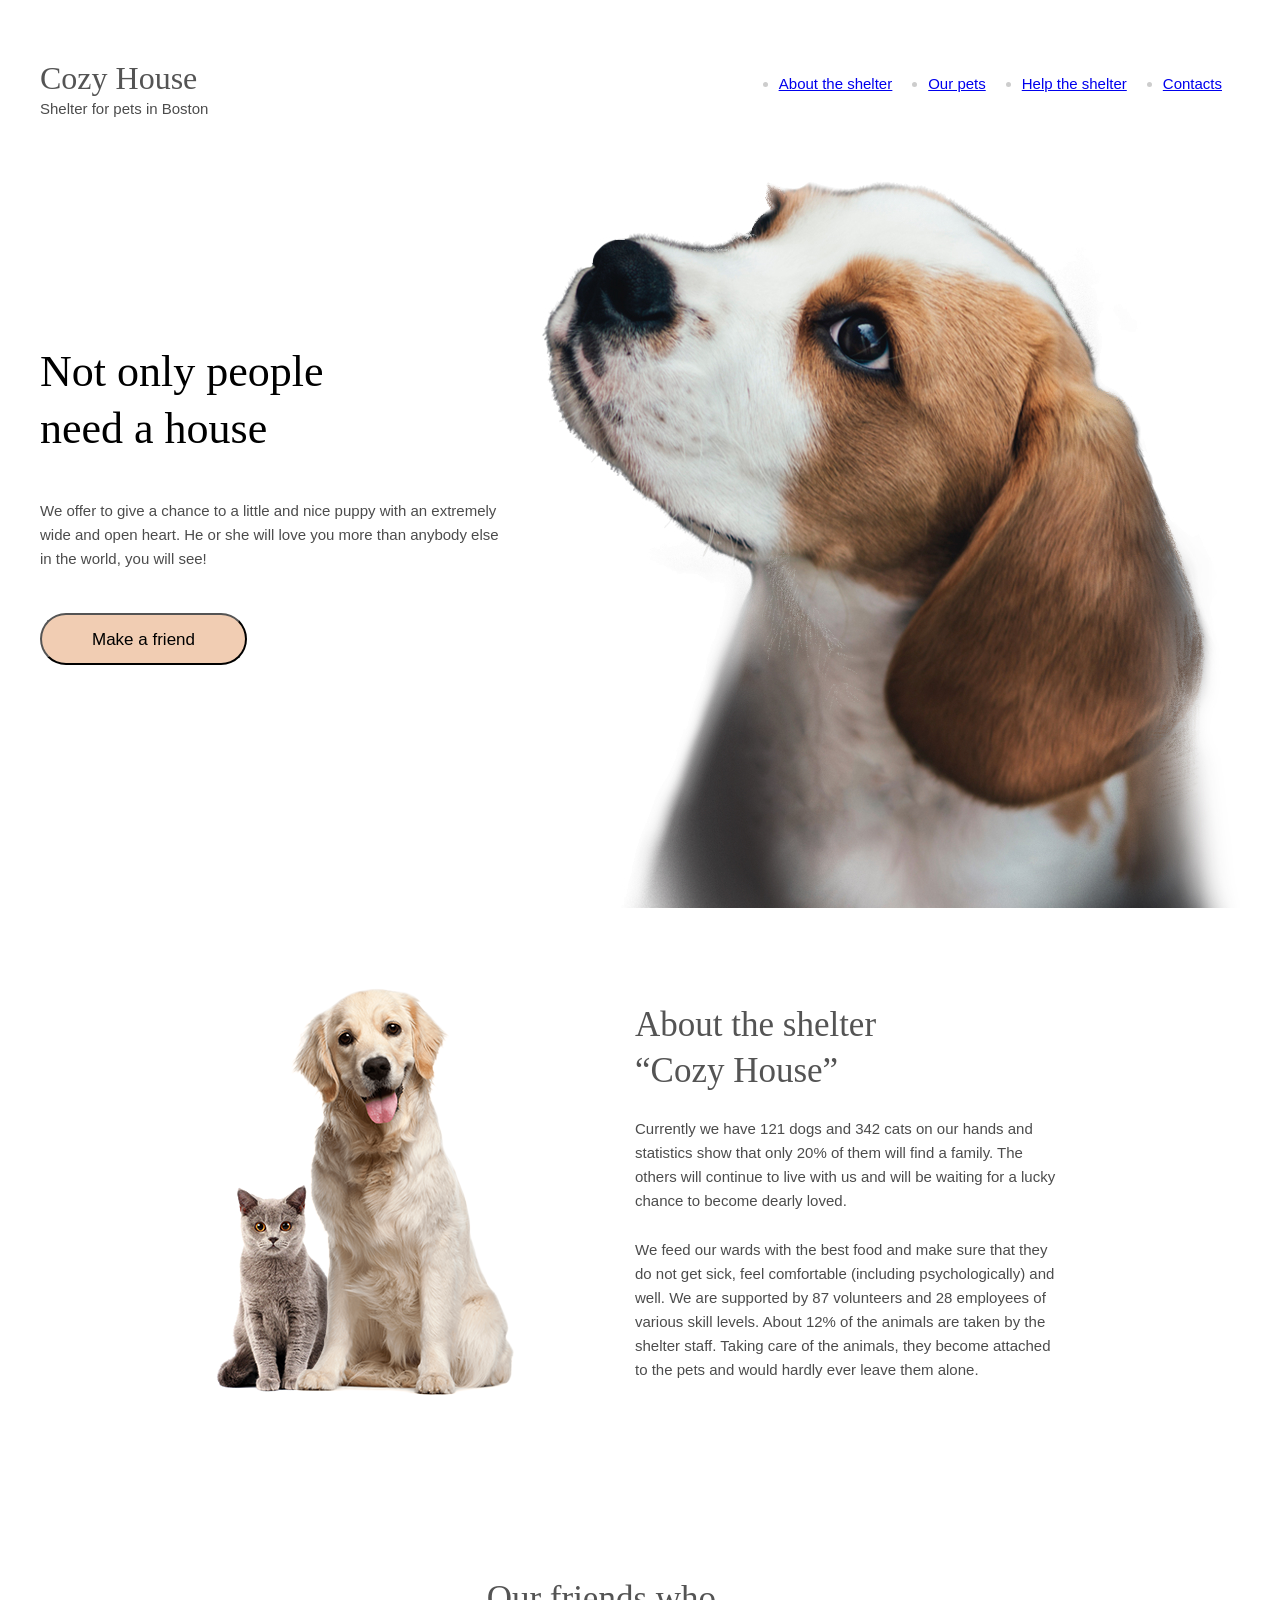
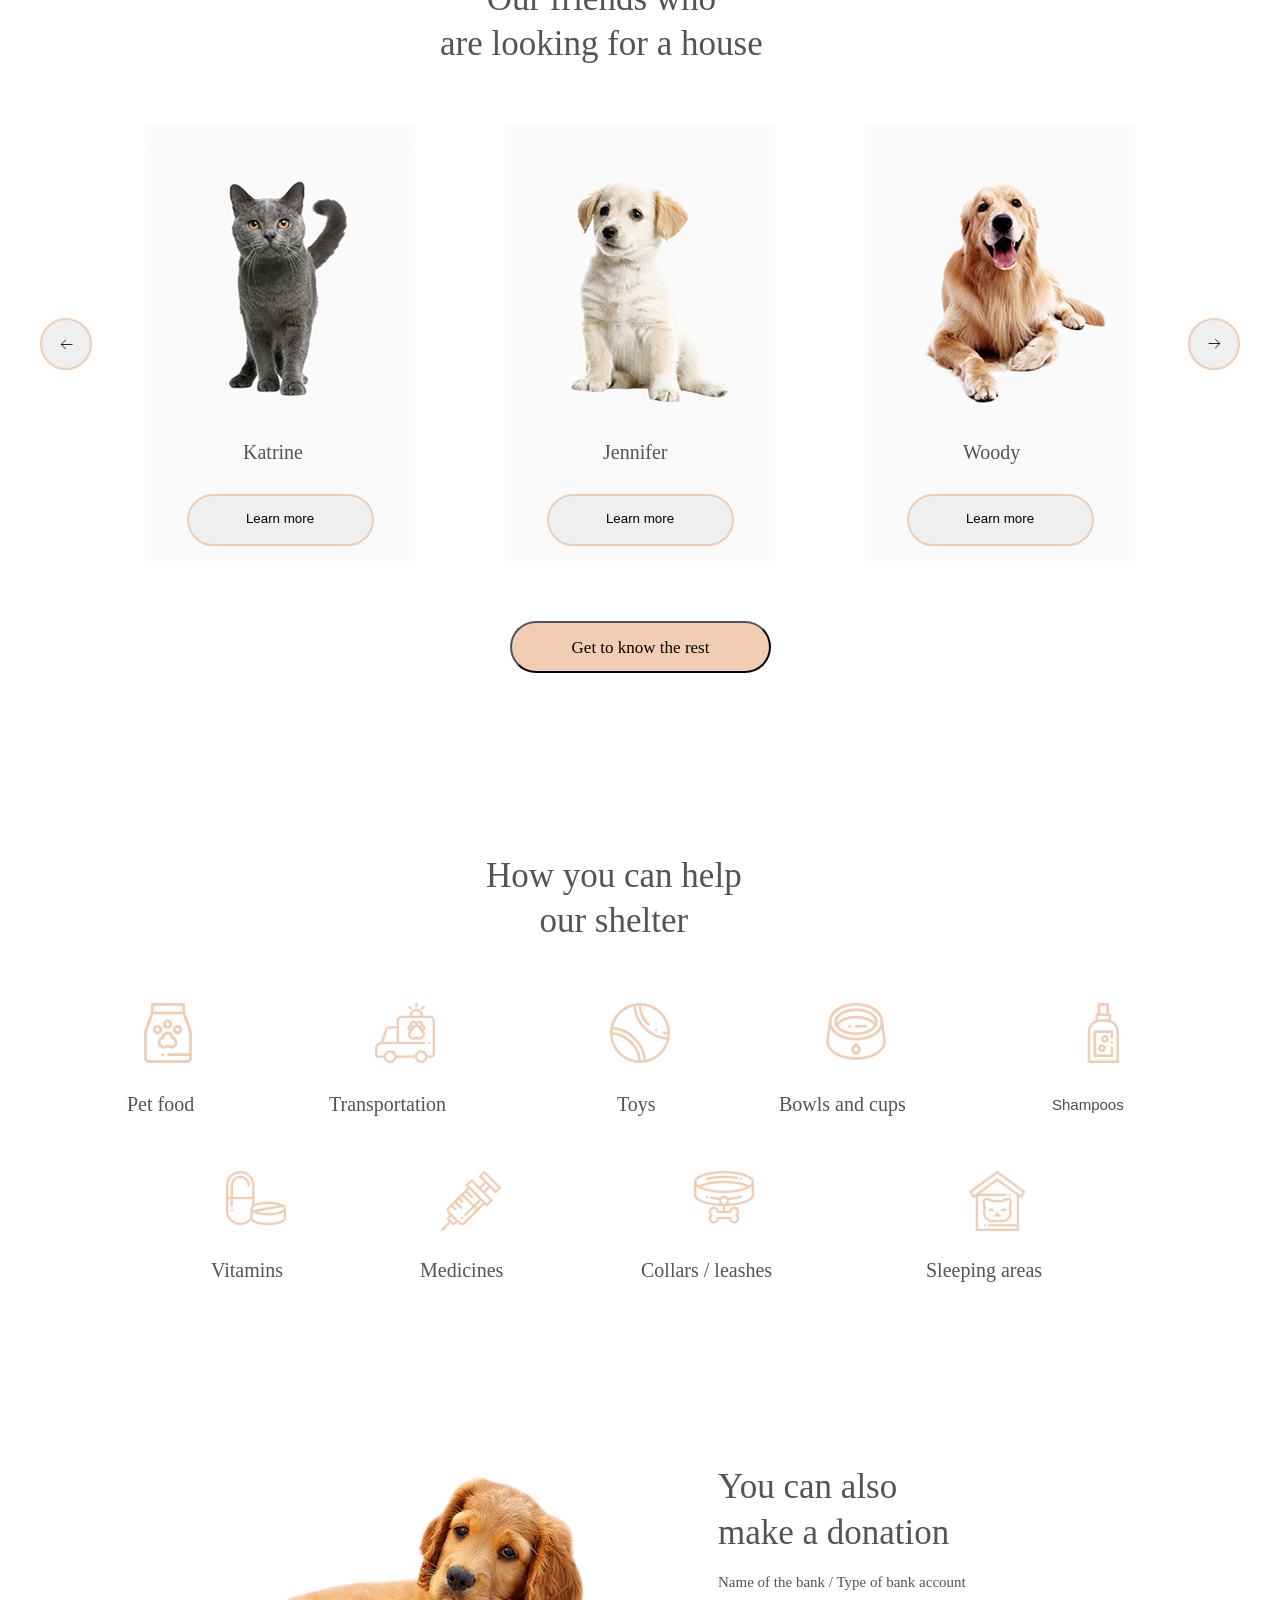
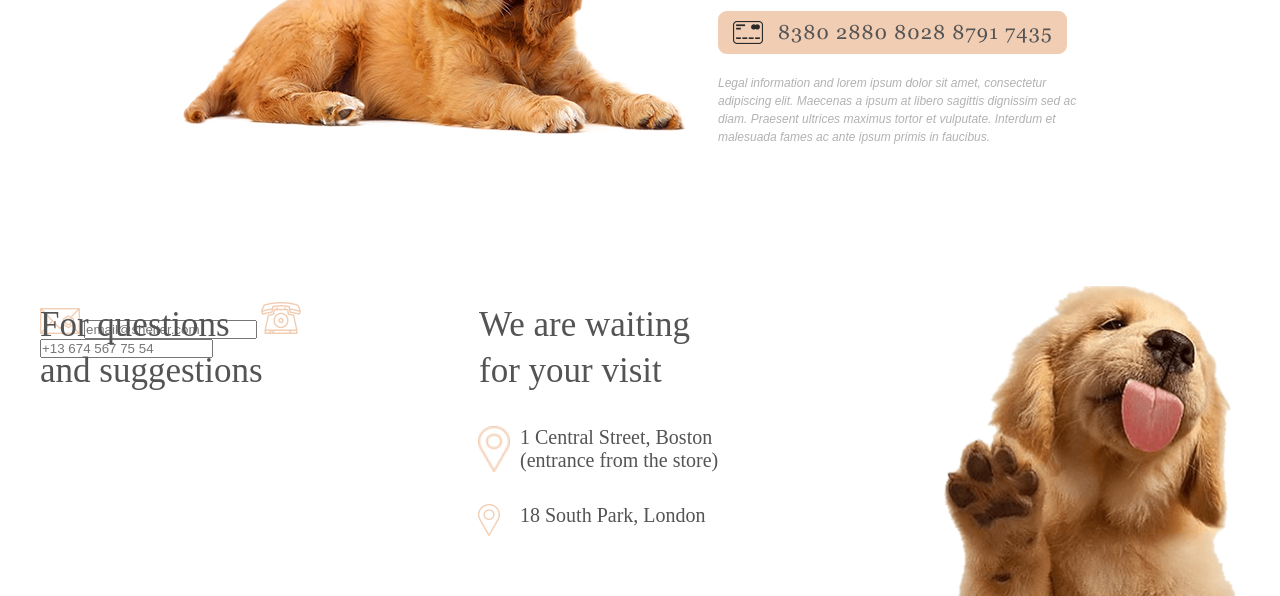
==== shelter/pages/main/index.html @ 9a7d936e "feat: add basic page task" ====
<!DOCTYPE html>
<html lang="en">
<head>
    <meta charset="UTF-8">
    <meta http-equiv="X-UA-Compatible" content="IE=edge">
    <meta name="viewport" content="width=device-width, initial-scale=1.0">
    <title>Document</title>
    <link rel="stylesheet" href="style.css">
</head>
<body class="body">
    <header class="header">
        <div class="nav-items container header-box">
            <div class="header-logo">
                <h1>Cozy House</h1>
                <p>Shelter for pets in Boston</p>
            </div>
            <nav class="header-nav">
                <ul class="nav-items">
                    <li class="nav-item"><a href="#about"><u>About the shelter</u></a></li>
                    <li class="nav-item"><a href="#our-pets">Our pets</a></li>
                    <li class="nav-item"><a href="#help">Help the shelter</a></li>
                    <li class="nav-item"><a href="#footer1">Contacts</a></li>
                </ul>
            </nav>
        </div>
    </header>
    

    <div class="start-screen"> 
        <div class="start-screen-content">
            <div class="content">
                <h2 class="heading">Not only people <br>need a house</h2>
                <p class="subheading">We offer to give a chance to a little and nice puppy with an extremely wide and open heart. He or she will love you more than anybody else in the world, you will see!</p>
                <button class="button-primary">Make a friend</button>
            </div>
            <div class="start-screen-puppy"> 
                <img src="../../assets/images/start-screen-puppy.jpg" alt="puppy">  
           </div>
        </div>
    </div>
    <div id="about" class="about">
         <div class="about-content">
            <div class="about-pets">
                <img src="../../assets/images/about-pets.png" alt="about-pets">
            </div>
            <div class="content-text">
                <h3 class="heading-about">About the shelter
                    <br> “Cozy House”</h3>
                <p class="subheading-text">Currently we have 121 dogs and 342 cats on our hands and
                    statistics show that only 20% of them will find a family. The 
                    others will continue to live with us and will be waiting for a lucky chance to become dearly loved.</p>
                <p class="subheading-text1">We feed our wards with the best food and make sure that they do not get sick, feel comfortable (including psychologically) and well. We are supported by 87 volunteers and 28 employees of various skill levels. About 12% of the animals are taken by the shelter staff. Taking care of the animals, they become attached to the pets and would hardly ever leave them alone.</p>
            </div>
        </div>
    </div>
    
    <div class="our-friends">
        <div class="pets-content">
            <h3 class="pets-heading">Our friends who
                <br> are looking for a house</h3>
            <div class="slider">
                <button class="button-arrow">🡠</button>
                <button class="button-arrow1">🡠</button>
                <div class="card">
                    <img src="../../assets/images/pets-katrine.png" alt="katrine">
                    <p class="pet-name">Katrine</p>
                    <button class="btn-pets">Learn more</button>
                </div>
                <div class="card1">
                    <img src="../../assets/images/pets-jennifer.png" alt="jennifer">
                    <p class="pet-name">Jennifer</p>
                    <button class="btn-pets">Learn more</button>
                </div>
                <div class="card2">
                    <img src="../../assets/images/pets-woody.png" alt="woody">
                    <p class="pet-name">Woody</p>
                    <button class="btn-pets">Learn more</button>
                </div>
            </div>
            <button class="btn-get">Get to know the rest</button>
        </div>
    </div>
    <div id="help" class="help">
       <div class="help-content">
           <h3 class="help-heading">How you can help
               <br>our shelter</h3>
               
            <div class="list-items">
                <div class="pet-food">
                   <img src="../../assets/icons/vector.jpg" alt="icon-pet-food">
                   <h4 class="pet-help">Pet food</h4>
                </div>
                <div class="transportation">
                   <img src="../../assets/icons/transportation.jpg" alt="icon-transportation">
                   <h4 class="pet-help1">Transportation</h4>
                </div>
                <div class="toys">
                    <img src="../../assets/icons/toys.jpg" alt="icon-toys">
                    <h4 class="pet-help2">Toys</h4>
                </div>
                <div class="bowls-and-cups">
                    <img src="../../assets/icons/bowls-and-cups.jpg" alt="icon-bowls-and-cups">
                    <h4 class="pet-help3">Bowls and cups</h4>
                </div>
                <div class="shampoos">
                     <img src="../../assets/icons/shampoos.jpg" alt="icon-shampoos">
                    <p class="pet-help4">Shampoos</p>
                </div>    
                <div class="vitamins">
                    <img src="../../assets/icons/vitamins.jpg" alt="icon-vitamins">
                    <h4 class="pet-help5">Vitamins</h4>
                </div>
                <div class="medicines">
                    <img src="../../assets/icons/medicines.jpg" alt="icon-medicines">
                    <h4 class="pet-help6">Medicines</h4>
                </div>
                  <div class="collars">
                    <img src="../../assets/icons/collars-or-leashes.jpg" alt="icon-collars">
                    <h4 class="pet-help7">Collars / leashes</h4>
                </div>
                <div class="sleeping-area">
                    <img src="../../assets/icons/sleeping-area.jpg" alt="icon-sleeping-area">
                    <h4 class="pet-help8">Sleeping areas</h4>
                </div> 
             </div>
        </div>
    </div>
    <div class="donation">
        <div class="donation-content">
            <div class="donation-dog">
                <img src="../../assets/images/donation-dog.png" alt="dog">
            </div>
            <div class="dog-content">
                <h3 class="dog-heading">You can also <br>make a donation</h3>
                <h5 class="dog-sub">Name of the bank / Type of bank account</h5>
                <div class="credit-card">
                    <img src="../../assets/images/credit-card1.png">
                </div>
                <p class="text">Legal information and lorem ipsum dolor sit amet, consectetur
                    <br> adipiscing elit. Maecenas a ipsum at libero sagittis dignissim sed ac 
                    <br>diam. Praesent ultrices maximus tortor et vulputate. Interdum et 
                    <br>malesuada fames ac ante ipsum primis in faucibus.
                </p>
            </div>
        </div>
    </div>  
    <footer id="footer1" class="footer">
        <div class="footer-content">
            <div class="contacts">
                <h3 class="title">For questions <br>and suggestions</h3>
                 <img src="../../assets/icons/mail.png"  alt="icon-email"> 
                 <input type="text" placeholder="email@shelter.com">
                 <img src="../../assets/icons/phone.png" alt="icon-phone">
                 <input type="phone" placeholder="+13 674 567 75 54">
            </div>
            <div class="locations">
                <h3 class="location-text">We are waiting <br>for your visit</h3>
                <div class="boston">
                    <img src="../../assets/icons/pin.png" alt="pin">
                   <h4 class="boston-text">1 Central Street, Boston <br>(entrance from the store)</h4>
                </div>
                <div class="london">
                    <img src="../../assets/icons/pin.png" alt="pin">
                    <h4 class="london-text">18 South Park, London</h4>
                </div>
            </div>
            <div class="footer-puppy">
        <!---        <img src="../../assets/images/footer-puppy.png" alt="photo"> -->
            </div>
        </div>
    </footer>

    
    
</body>
</html>
---- shelter/pages/main/style.css ----
* {
  padding: 0;
  margin: 0;
}
html {
  scroll-behavior: smooth;
}

.header {
  position: absolute;
  width: 1200px;
  height: 60px;
  left: calc(50% - 1200px/2);
  top: 60px;
}

.header-logo {
  display: flex;
  flex-direction: column;
  justify-content: flex-start;
}

h1 {
  font-family: 'Georgia';
  font-style: normal;
  font-weight: 400;
  font-size: 32px;
  color: #545454;;
}
p {
  font-family: 'Arial';
  font-style: normal;
  font-weight: 400;
  font-size: 13px;
  line-height: 15px;
  color: #F1CDB3
}
.nav-items {
  display: flex;
  flex-direction: row;
  justify-content: space-between;
  align-items: baseline;
}

nav li {
  font-family: 'Arial';
  font-style: normal;
  font-weight: 400;
  font-size: 15px;
  margin: 0 18px;
  color: #CDCDCD;

}

.start-screen {
  position: absolute;
  height: 908px;
  left: 0%;
  right: 0%;
  top: 0px;
}

.start-screen-content {
  position: relative;
  width: 1200px;
  height: 728px;
  left: 40px;
  top: 180px;
}

.content {
  position: absolute;
  width: 460px;
  height: 322px;
  left: 0px;
  top: 163px;
}

h2 {
  font-family: 'Georgia';
  font-style: normal;
  font-weight: 400;
  font-size: 44px;
  line-height: 130%;
} 

.heading {
  position: absolute;
  width: 310px;
  height: 114px;
  left: calc(50% - 310px/2 - 75px);
  bottom: 208px;
}

.subheading {
  position: absolute;
  width: 460px;
  height: 72px;
  left: calc(50% - 460px/2);
  bottom: 94px;
}

p {
  font-family: 'Arial';
  font-style: normal;
  font-weight: 400;
  font-size: 15px;
  line-height: 160%;
}

.button-primary {
  display: flex;
  flex-direction: column;
  align-items: center;
  padding: 15px 45px;

}

.button-primary {
  position: absolute;
  width: 207px;
  height: 52px;
  left: calc(50% - 207px/2 - 126.5px);
  bottom: 0px;
  background: #F1CDB3;
  border-radius: 100px;

  font-size: 17px;
}

.start-screen-puppy{
  position: absolute;
  width: 698px;
  height: 728px;
  left: calc(50% - 698px/2 + 251px);
  bottom: 0px;
}


.about {
  position: absolute;
  height: 588px;
  left: 0%;
  right: 0%;
  top: 908px;
}

.about-content{
  position: absolute;
  width: 1200px;
  height: 408px;
  left: calc(50% - 1200px/2);
  top: calc(50% - 408px/2 - 10px);
}

.about-pets {
  position: absolute;
  width: 300px;
  height: 408px;
  left: 175px;
  top: 0px;
}

.content-text {
  position: absolute;
  width: 430px;
  height: 380px;
  left: 595px;
  top: 14px;
}

.heading-about {
  position: absolute;
  width: 370px;
  height: 90px;
  left: 0px;
  top: 0px;
}

h3 {
  font-family: 'Georgia';
  font-style: normal;
  font-weight: 400;
  font-size: 35px;
  line-height: 130%;
}

.subheading-text {
  position: absolute;
  width: 430px;
  height: 96px;
  left: 0px;
  top: 115px;
}

p  {
  font-family: 'Arial';
  font-style: normal;
  font-weight: 400;
  font-size: 15px;
  line-height: 160%;
  color: #4C4C4C;
}

.subheading-text1 {
  position: absolute;
  width: 430px;
  height: 144px;
  left: 0px;
  top: 236px;
}

.our-friends {
  position: absolute;
  height: 877px;
  left: 0%;
  right: 0%;
  top: 1496px;
}

.pets-content {
  position: absolute;
  width: 1200px;
  height: 697px;
  left: calc(50% - 1200px/2);
  top: 80px;
}

.pets-heading {
  position: absolute;
  width: 400px;
  height: 90px;
  left: 400px;
  top: 0px;
  display: flex;
  align-items: center;
  text-align: center;
}

h3 {
  font-family: 'Georgia';
  font-style: normal;
  font-weight: 400;
  font-size: 35px;
  line-height: 130%;
  color: #545454;
}

.slider {
  position: absolute;
  width: 1200px;
  height: 435px;
  left: 0px;
  top: 150px;
}

.card {
  display: flex;
  flex-direction: column;
  align-items: center;
  justify-content: space-around;
  width: 270px;
  height: 435px;
  left: 105px;
  top: 0px;
  background: #FAFAFA;
  position: absolute;
}
.pet-name {
  
  width: 74px;
  height: 23px;
  left: 98px;
  top: 300px;
}

.pet-name  {
  font-family: 'Georgia';
  font-style: normal;
  font-weight: 400;
  font-size: 20px;
  line-height: 23px;
  color: #545454;
}

.btn-pets {
  display: flex;
  flex-direction: column;
  align-items: center;
  padding: 15px 45px;
  border: 2px solid #F1CDB3;
  box-sizing: border-box;
  border-radius: 100px;
  width: 187px;
  height: 52px;
  left: 41.5px;
  top: 353px;
}

.card1 {
  display: flex;
  flex-direction: column;
  align-items: center;
  justify-content: space-around;
  position: absolute;
  width: 270px;
  height: 435px;
  left: 465px;
  top: 0px;
  background: #FAFAFA;
}

.card2 {
  display: flex;
  flex-direction: column;
  align-items: center;
  justify-content: space-around;
  position: absolute;
  width: 270px;
  height: 435px;
  left: 68.75%;
  right: 8.75%;
  top: 0%;
  bottom: 0%;
  background: #FAFAFA;
}

.btn-get {
  display: flex;
  flex-direction: column;
  align-items: center;
  padding: 15px 45px;

  position: absolute;
  width: 261px;
  height: 52px;
  left: 470px;
  top: 645px;
  background: #F1CDB3;
  border-radius: 100px;
}

.btn-get {
  font-family: 'Georgia';
  font-style: normal;
  font-weight: 400;
  font-size: 17px;
}

.button-arrow {
  position: absolute;
  width: 52px;
  height: 52px;
  left: 0px;
  top: 192px;
  border: 2px solid #F1CDB3;
  box-sizing: border-box;
  border-radius: 50%
}

.button-arrow1 {
  position: absolute;
  width: 52px;
  height: 52px;
  right: 0px;
  top: 192px;
  border: 2px solid #F1CDB3;
  box-sizing: border-box;
  border-radius: 50%;
  transform: rotate(-180deg);

}
 
.help {
  position: absolute;
  height: 611px;
  left: 0%;
  right: 0%;
  top: 2373px;
  background: #FFFFFF;
}

.help-content {
  position: absolute;
  width: 1200px;
  height: 431px;
  left: calc(50% - 1200px/2);
  top: 80px;

}

.help-heading {
  position: absolute;
  width: 308px;
  height: 90px;
  left: 446px;
  top: 0px; 
  display: flex;
  align-items: center;
  text-align: center;
}

.list-items {
  position: absolute;
  width: 1026px;
  height: 281px;
  left: 87px;
  top: 150px;
  display: flex;
  flex-wrap: wrap;
  justify-content: center;
}

.pet-food {
  position: absolute;
  width: 82px;
  height: 113px;
  left: 0px;
  top: 0px;
  display: flex;
  flex-direction: column;
  align-items: center;
}

.icon-pet-food {
  position: absolute;
  left: 10.12%;
  right: 10.12%;
  top: 0%;
  bottom: 0%;
  background: #F1CDB3;
}

h4 {
  font-family: 'Georgia';
  font-style: normal;
  font-weight: 400;
  font-size: 20px;
  line-height: 115%;
  color: #545454;
}

.pet-help {
  position: absolute;
  width: 82px;
  height: 23px;
  left: 0px;
  top: 90px;
}

.transportation {
  position: absolute;
  width: 150px;
  height: 113px;
  left: 202px;
  top: 0px;
  display: flex;
  flex-direction: column;
  align-items: center;
}

.icon-transportation {
  position: absolute;
  width: 59.95px;
  height: 60px;
  left: calc(50% - 59.95px/2 - 0.05px);
  top: calc(50% - 60px/2);
  background: #F1CDB3;
}

.pet-help1 {
  position: absolute;
  width: 150px;
  height: 23px;
  
  top: 90px;
}

.toys {
  position: absolute;
  width: 60px;
  height: 113px;
  
  top: 0px;
  display: flex;
  flex-direction: column;
  align-items: center;
  
}

.icon-toys {
  position: absolute;
  width: 60px;
  height: 60px;
  left: calc(50% - 60px/2);
  top: calc(50% - 60px/2);
  background: #F1CDB3;
}

.pet-help2 {
  position: absolute;
  width: 46px;
  height: 23px;
  top: 90px;
}

.bowls-and-cups {
  position: absolute;
  width: 153px;
  height: 113px;
  left: 652px;
  top: 0px;
  display: flex;
  flex-direction: column;
  align-items: center;
}

.icon-bowls-and-cups {
  position: absolute;
  width: 60px;
  height: 56.82px;
  left: calc(50% - 60px/2);
  top: calc(50% - 56.82px/2 + 0.41px);
  background: #F1CDB3;
}

.pet-help3 {
  position: absolute;
  width: 153px;
  height: 23px;
  top: 90px;
}

.shampoos {
  position: absolute;
  width: 101px;
  height: 113px;
  left: 925px;
  top: 0px;
  display: flex;
  flex-direction: column;
  align-items: center;
}

.icon-shampoos {
  position: absolute;
  width: 31.3px;
  height: 60px;
  left: calc(50% - 31.3px/2 - 0.7px);
  top: calc(50% - 60px/2);
  background: #F1CDB3; 
}

.pet-help4 {
  position: absolute;
  width: 101px;
  height: 23px;
  top: 90px;
}

.vitamins {
  position: absolute;
  width: 89px;
  height: 113px;
  left: 84px;
  top: 168px; 
  display: flex;
  flex-direction: column;
  align-items: center;
}

.icon-vitamins {
  position: absolute;
  width: 60px;
  height: 54.16px;
  left: calc(50% - 60px/2);
  top: calc(50% - 54.16px/2 + 0.08px);
  background: #F1CDB3;
}

.pet-help5 {
  position: absolute;
  width: 89px;
  height: 23px;
  top: 88px;
}

.medicines {
  position: absolute;
  width: 101px;
  height: 113px;
  left: 293px;
  top: 168px;
  display: flex;
  flex-direction: column;
  align-items: center;
}

.icon-medicines {
  position: absolute;
  width: 60px;
  height: 60px;
  left: calc(50% - 60px/2 - 0px);
  top: calc(50% - 60px/2);
  background: #F1CDB3;
}

.pet-help6 {
  position: absolute;
  width: 101px;
  height: 23px;
  
  top: 88px;
}

.collars {
  position: absolute;
  width: 165px;
  height: 113px;
  left: 514px;
  top: 168px;
  display: flex;
  flex-direction: column;
  align-items: center;
}

.icon-collars {
  position: absolute;
  width: 60px;
  height: 52.43px;
  left: 0px;
  top: 4px;
}

.pet-help7 {
  position: absolute;
  width: 165px;
  height: 23px;
  top: 88px; 
}

.sleeping-area {
  position: absolute;
  width: 143px;
  height: 113px;
  left: 799px;
  top: 168px;
  display: flex;
  flex-direction: column;
  align-items: center;
}

.icon-sleeping-area {
  position: absolute;
  width: 56.29px;
  height: 60px;
  left: calc(50% - 56.29px/2 + 0.29px);
  top: calc(50% - 60px/2);
}

.pet-help8 {
  position: absolute;
  width: 143px;
  height: 23px;
  top: 88px;
}

.donation {
  position: absolute;
  height: 462px;
  left: 0%;
  right: 0%;
  top: 2984px;
}

.donation-content {
  position: relative;
  width: 915px;
  height: 282px;
  left: calc(50% - 915px/2 + 0.5px);
  top: 80px;
}

.donation-dog {
  position: absolute;
  width: 505px;
  height: 261px;
  left: 0px;
  top: 11px;
}

.dog-content {
  position: absolute;
  width: 380px;
  height: 282px;
  left: 535px;
  top: 0px;
  color: #545454;
}

.dog-heading {
  position: absolute;
  width: 300px;
  height: 90px;
  left: 0px;
  top: 0px;
}

.dog-sub {
  position: absolute;
  width: 307px;
  height: 17px;
  left: 0px;
  top: 110px;
}

h5 {
  font-family: 'Georgia';
  font-style: normal;
  font-weight: 400;
  font-size: 15px;
  line-height: 110%;
}
.credit-card {
  position: absolute;
  width: 349px;
  height: 43px;
  left: 0px;
  top: 147px;
}

.text {
  font-family: 'Arial';
  font-style: italic;
  font-weight: 400;
  font-size: 12px;
  line-height: 18px;
}

.text {
  position: absolute;
  width: 380px;
  height: 72px;
  left: 0px;
  top: 210px; 
  color: #B2B2B2;
}

.footer {
  position: absolute;
  height: 350px;
  left: 0%;
  right: 0%;
  top: 3446px;
}

.footer-content {
  position: absolute;
  width: 1200px;
  height: 310px;
  left: 40px;
  top: 40px;
}

.contacts {
  position: relative;
  width: 278px;
  height: 234px;
  left: 0px;
  top: 16px;
  
}

.title {
  position: absolute;
  width: 278px;
  height: 90px;
  left: calc(50% - 278px/2 - 0px);
  top: 0px;
}

.icon-email {
  position: absolute;
  width: 40px;
  height: 26px;
  left: calc(50% - 40px/2);
  top: calc(50% - 26px/2 - 0px);
}

.locations {
  position: absolute;
  width: 302px;
  height: 234px;
  left: 438px;
  top: 16px;
  display: flex;
  flex-direction: column;
  align-items: center;
}

.location-text {
  position: absolute;
  width: 270px;
  height: 90px;
  left: calc(50% - 270px/2 - 15px);
  top: 0px;
}

.boston {
  position: absolute;
  width: 302px;
  height: 46px;
  left: 0px;
  top: 124px;
  display: flex;
  flex-wrap: nowrap;
}

.pin {
  position: absolute;
  width: 22px;
  height: 32px;
  left: 0px;
  top: 0px;
  background: #F1CDB3;
}

.boston-text {
  position: absolute;
  width: 260px;
  height: 46px;
  left: calc(50% - 260px/2 + 21px);
  
}  

.london {
  position: absolute;
  width: 302px;
  height: 32px;
  left: 0px;
  top: 202px;
  display: flex;
  flex-wrap: nowrap;
}



.london-text{
  position: absolute;
  width: 260px;
  height: 23px;
  left: calc(50% - 260px/2 + 21px);
  
}

.footer-puppy {
  position: absolute;
  width: 300px;
  height: 310px;
  left: calc(50% - 300px/2 + 450px);
  top: 0px;
  background: url('../../assets/images/footer-puppy.png');
}
































/*
.card, .card .btn {
  -webkit-box-align: center;
      -ms-flex-align: center;
          align-items: center;
}

.card {
  display: -webkit-inline-box;
  display: -ms-inline-flexbox;
  display: inline-flex;
  -webkit-box-orient: vertical;
  -webkit-box-direction: normal;
      -ms-flex-direction: column;
          flex-direction: column;
  -ms-flex-pack: distribute;
      justify-content: space-around;
  background-color: #ccc;
  width: 300px;
  height: 435px;
}

.card img {
  border-radius: 10px;
}

.card .pet-name {
  font-size: 30px;
}

.card .btn {
  display: -webkit-inline-box;
  display: -ms-inline-flexbox;
  display: inline-flex;
  -webkit-box-orient: vertical;
  -webkit-box-direction: normal;
      -ms-flex-direction: column;
          flex-direction: column;
  padding: 15px 45px;
  width: 187px;
  height: 52px;
  border: 2px solid #F1CDB3;
  -webkit-box-sizing: border-box;
          box-sizing: border-box;
  border-radius: 100px;
  font-size: 18px;
}

.card:hover {
  cursor: pointer;
  background-color: #a6a6a6;
}

.card:hover .btn {
  background-color: #FDDCC4;
  border: 2px solid transparent;
  cursor: pointer;
} */
/*# sourceMappingURL=style.css.map */
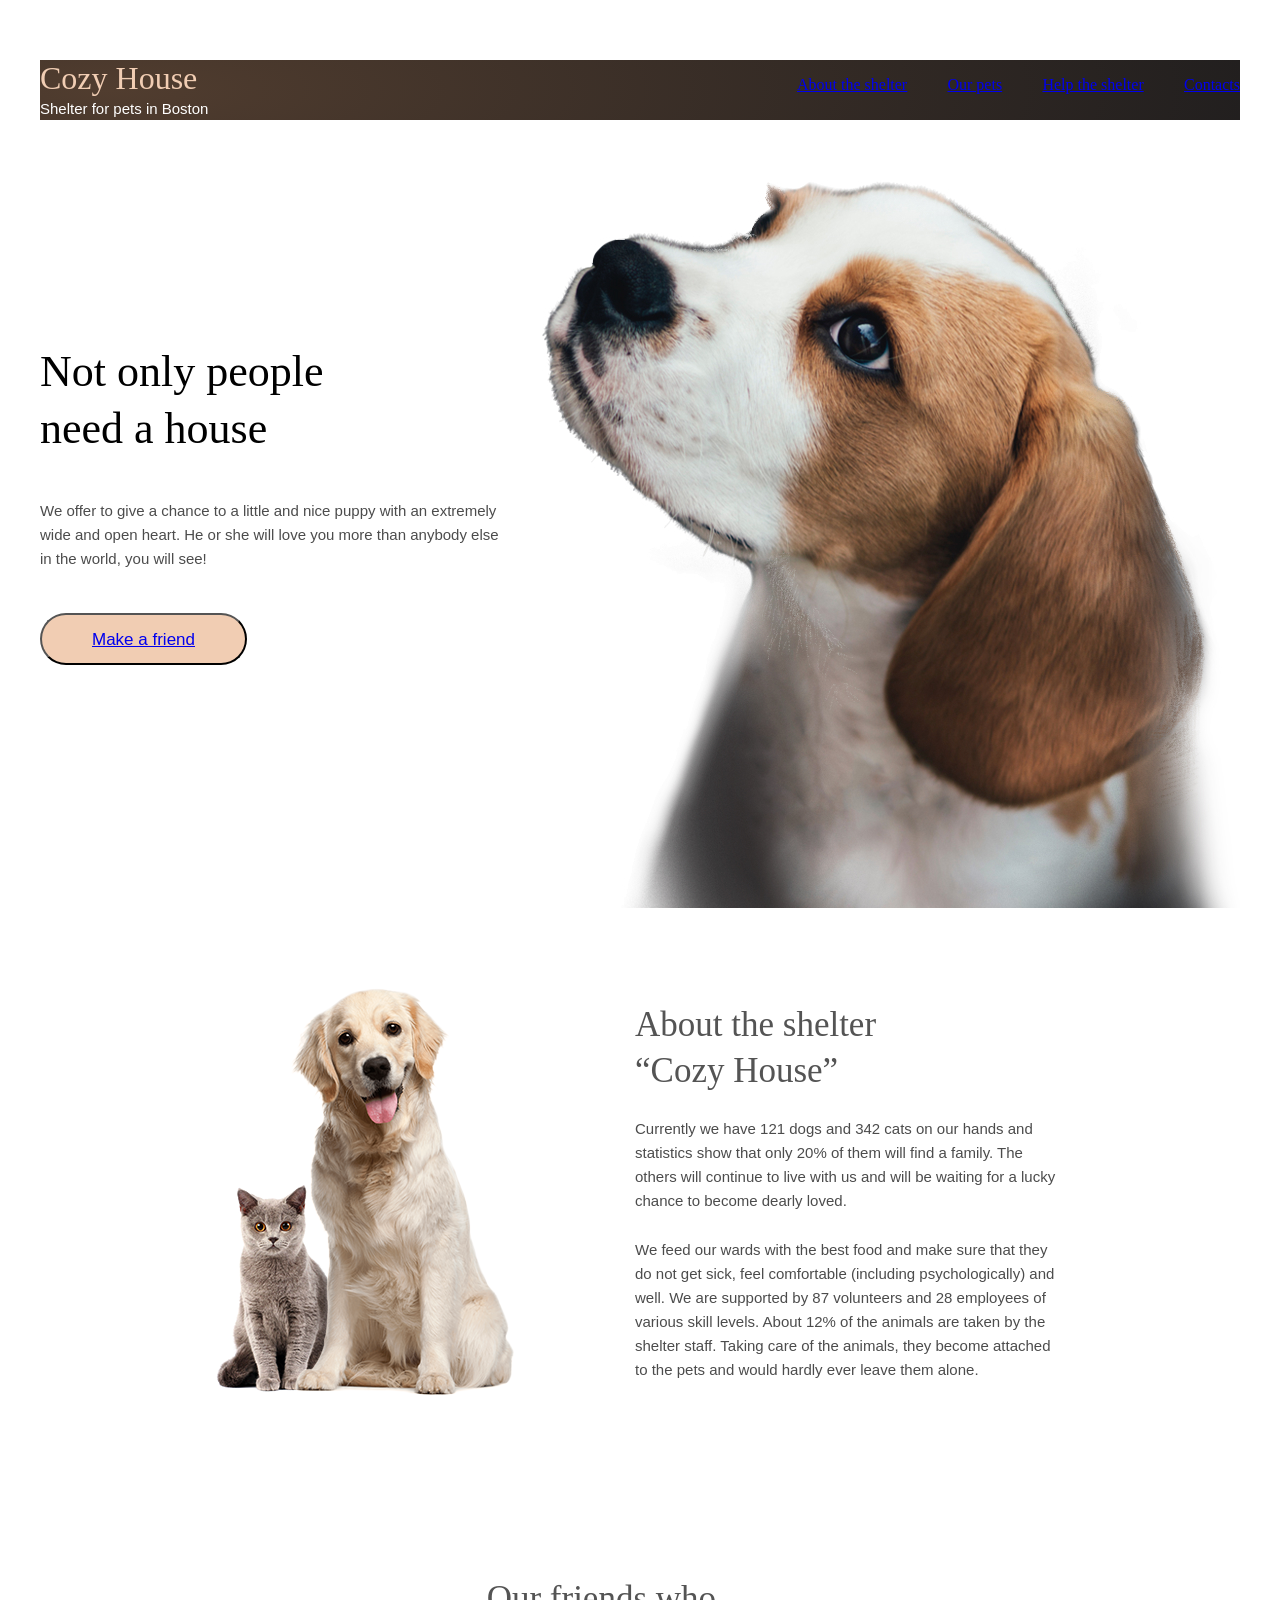
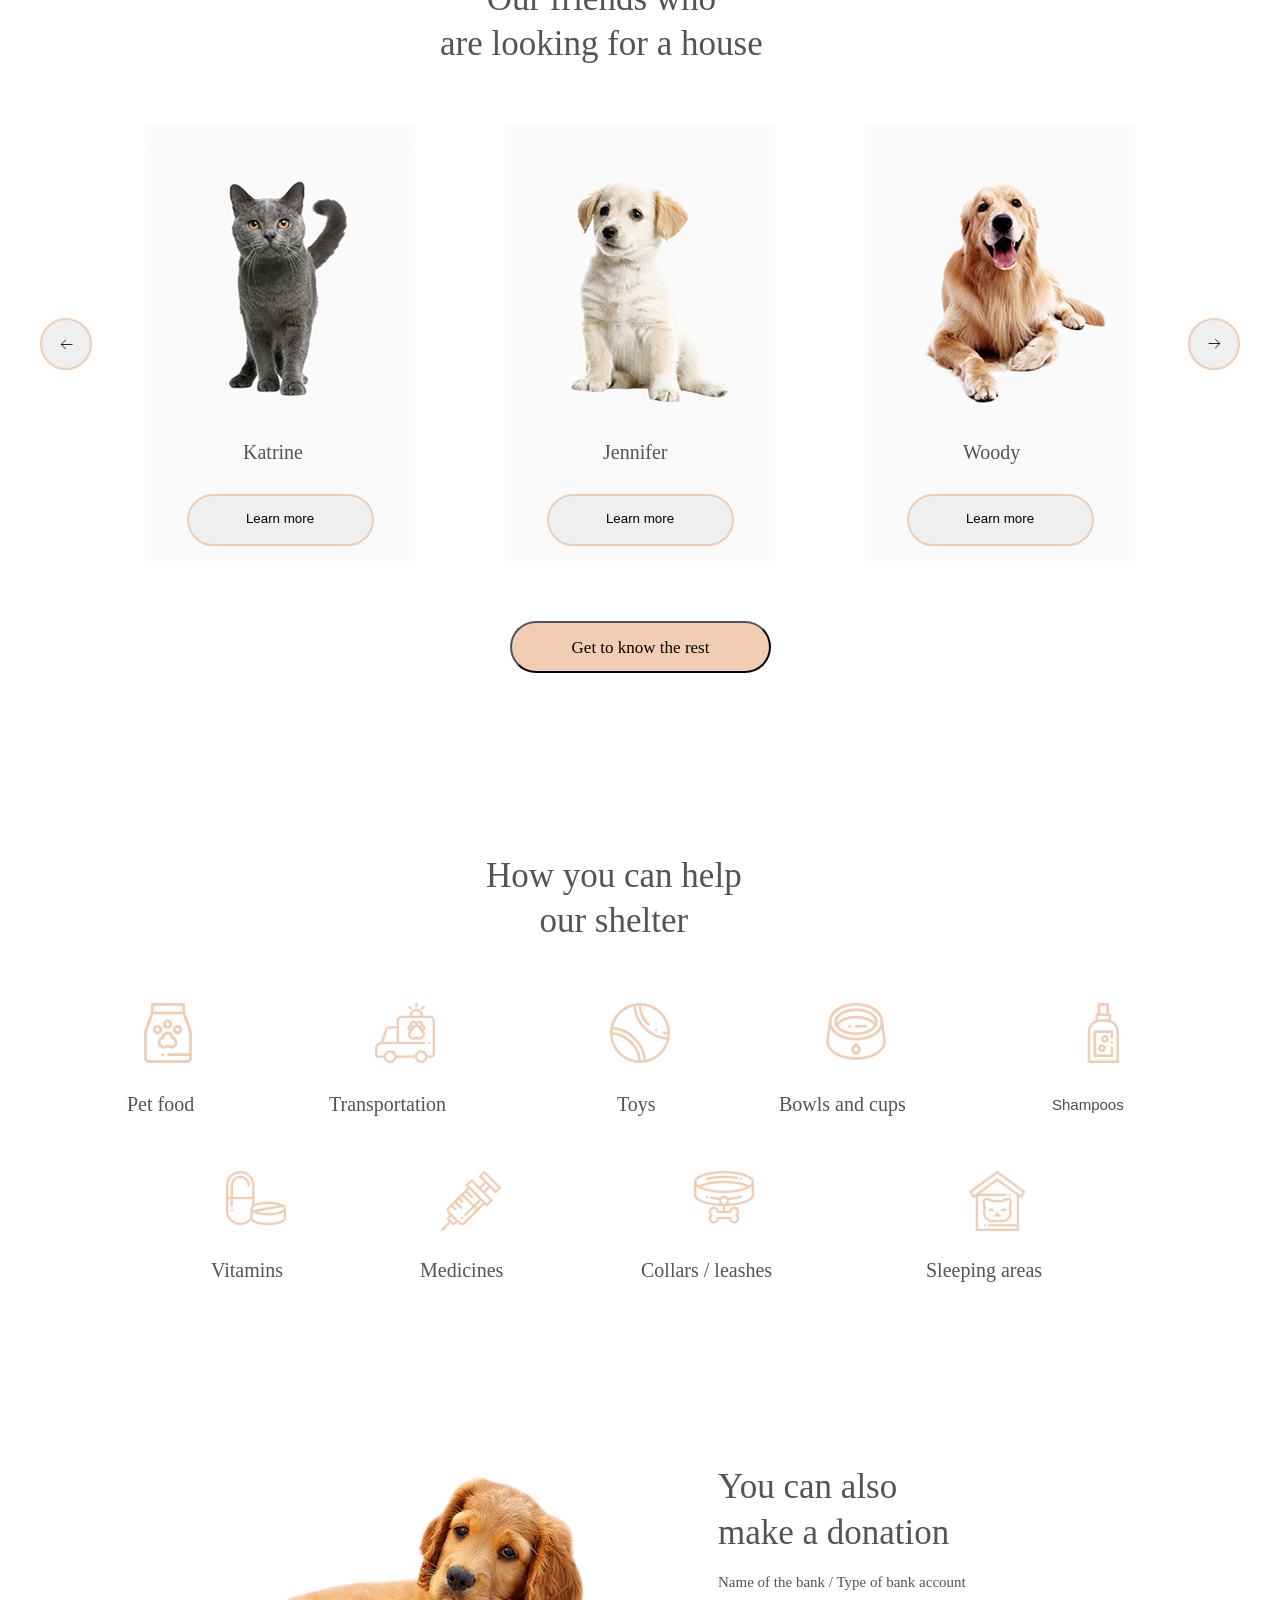
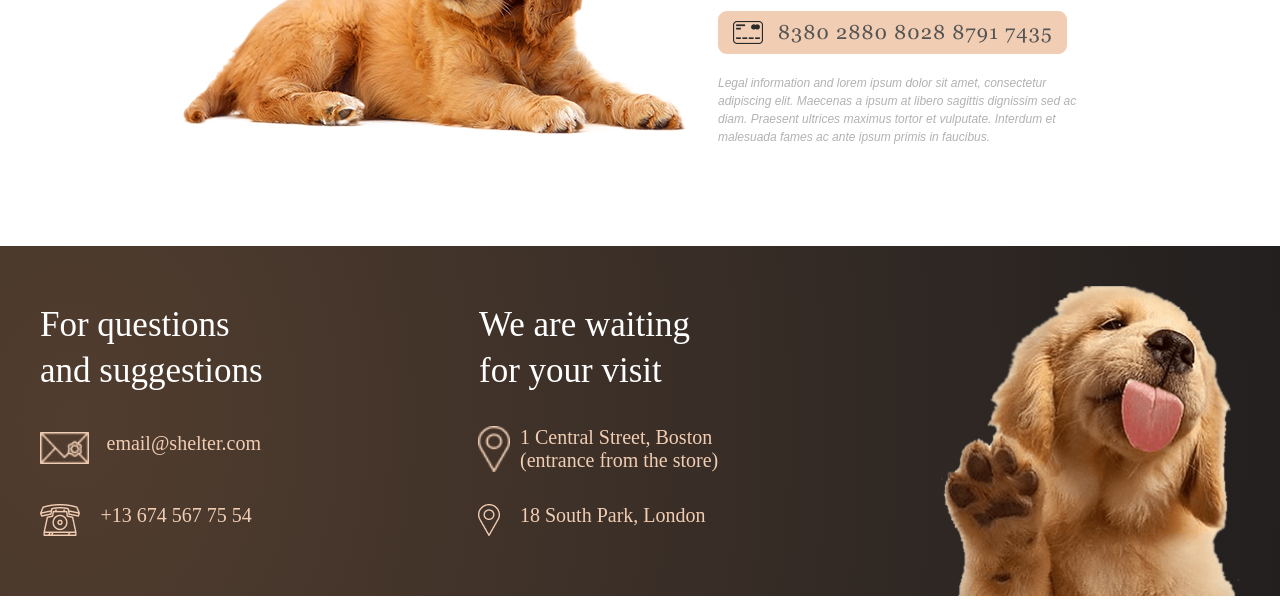
==== commit 8e9dbad4: "feat: add navigation button" ====
--- a/shelter/pages/main/index.html
+++ b/shelter/pages/main/index.html
@@ -12,16 +12,16 @@
         <div class="nav-items container header-box">
             <div class="header-logo">
                 <h1>Cozy House</h1>
-                <p>Shelter for pets in Boston</p>
+                <p class="subtitle">Shelter for pets in Boston</p>
             </div>
-            <nav class="header-nav">
-                <ul class="nav-items">
+            <div class="nav-menu">
+                <ul class="nav-link">
                     <li class="nav-item"><a href="#about"><u>About the shelter</u></a></li>
                     <li class="nav-item"><a href="#our-pets">Our pets</a></li>
                     <li class="nav-item"><a href="#help">Help the shelter</a></li>
                     <li class="nav-item"><a href="#footer1">Contacts</a></li>
                 </ul>
-            </nav>
+            </div>
         </div>
     </header>
     
@@ -31,14 +31,14 @@
             <div class="content">
                 <h2 class="heading">Not only people <br>need a house</h2>
                 <p class="subheading">We offer to give a chance to a little and nice puppy with an extremely wide and open heart. He or she will love you more than anybody else in the world, you will see!</p>
-                <button class="button-primary">Make a friend</button>
+                <button class="button-primary"><a href="#our-friends1">Make a friend</a></button>
             </div>
             <div class="start-screen-puppy"> 
                 <img src="../../assets/images/start-screen-puppy.jpg" alt="puppy">  
            </div>
         </div>
     </div>
-    <div id="about" class="about">
+    <div id="about" class="about-img">
          <div class="about-content">
             <div class="about-pets">
                 <img src="../../assets/images/about-pets.png" alt="about-pets">
@@ -54,7 +54,7 @@
         </div>
     </div>
     
-    <div class="our-friends">
+    <div class="our-friends" id="our-friends1">
         <div class="pets-content">
             <h3 class="pets-heading">Our friends who
                 <br> are looking for a house</h3>
@@ -80,7 +80,7 @@
             <button class="btn-get">Get to know the rest</button>
         </div>
     </div>
-    <div id="help" class="help">
+    <div class="help-pets" id="help">
        <div class="help-content">
            <h3 class="help-heading">How you can help
                <br>our shelter</h3>
@@ -148,10 +148,14 @@
         <div class="footer-content">
             <div class="contacts">
                 <h3 class="title">For questions <br>and suggestions</h3>
-                 <img src="../../assets/icons/mail.png"  alt="icon-email"> 
-                 <input type="text" placeholder="email@shelter.com">
-                 <img src="../../assets/icons/phone.png" alt="icon-phone">
-                 <input type="phone" placeholder="+13 674 567 75 54">
+                <div class="email">
+                    <img src="../../assets/icons/mail.png"  alt="icon-email"> 
+                    <h4 class="email-text">email@shelter.com</h4>
+                </div>
+                <div class="phone"> 
+                     <img src="../../assets/icons/phone.png" alt="icon-phone">
+                     <h4 class="phone-text">+13 674 567 75 54</h4>
+                </div>
             </div>
             <div class="locations">
                 <h3 class="location-text">We are waiting <br>for your visit</h3>
@@ -165,7 +169,7 @@
                 </div>
             </div>
             <div class="footer-puppy">
-        <!---        <img src="../../assets/images/footer-puppy.png" alt="photo"> -->
+                <img src="../../assets/images/footer-puppy.png" alt="photo"> 
             </div>
         </div>
     </footer>
--- a/shelter/pages/main/style.css
+++ b/shelter/pages/main/style.css
@@ -1,9 +1,17 @@
 * {
   padding: 0;
   margin: 0;
-}
+  box-sizing: border-box;
+}
+a:hover{text-decoration: none;}
+ul li{list-style: none;}
+
 html {
   scroll-behavior: smooth;
+}
+body {
+  margin: 0 auto;
+  width: 1280px;
 }
 
 .header {
@@ -12,20 +20,30 @@
   height: 60px;
   left: calc(50% - 1200px/2);
   top: 60px;
+  background: radial-gradient(110.67% 538.64% at 5.73% 50%, #513D2F 0%, #1A1A1C 100%);
 }
 
 .header-logo {
   display: flex;
   flex-direction: column;
   justify-content: flex-start;
-}
+  color: #F1CDB3
+}
+
+.header-logo{
+  position: absolute;
+  width: 184px;
+  height: 60px;
+  left: 0px;
+  top: 0px;
+} 
 
 h1 {
   font-family: 'Georgia';
   font-style: normal;
   font-weight: 400;
   font-size: 32px;
-  color: #545454;;
+  color: #F1CDB3;
 }
 p {
   font-family: 'Arial';
@@ -33,13 +51,38 @@
   font-weight: 400;
   font-size: 13px;
   line-height: 15px;
-  color: #F1CDB3
-}
-.nav-items {
+  color: #FFFFFF;
+}
+.subtitle {
+  color: #FFFFFF;
+}
+
+.nav-menu {
+  position: absolute;
+  width: 443px;
+  height: 27px;
+  left: 757px;
+  top: 16px;
+  
+}
+
+.nav-link {
   display: flex;
   flex-direction: row;
   justify-content: space-between;
-  align-items: baseline;
+  list-style: none;
+}
+.nav-item {
+  color: #FFFFFF;
+}
+/*
+.nav-menu {
+  position: absolute;
+  width: 443px;
+  height: 27px;
+  left: 757px;
+  top: 16px;
+  
 }
 
 nav li {
@@ -50,7 +93,7 @@
   margin: 0 18px;
   color: #CDCDCD;
 
-}
+}  */
 
 .start-screen {
   position: absolute;
@@ -58,6 +101,7 @@
   left: 0%;
   right: 0%;
   top: 0px;
+  
 }
 
 .start-screen-content {
@@ -66,6 +110,7 @@
   height: 728px;
   left: 40px;
   top: 180px;
+  
 }
 
 .content {
@@ -128,16 +173,18 @@
   font-size: 17px;
 }
 
+
 .start-screen-puppy{
   position: absolute;
   width: 698px;
   height: 728px;
   left: calc(50% - 698px/2 + 251px);
   bottom: 0px;
-}
-
-
-.about {
+  
+}
+
+
+.about-img {
   position: absolute;
   height: 588px;
   left: 0%;
@@ -371,7 +418,7 @@
 
 }
  
-.help {
+.help-pets {
   position: absolute;
   height: 611px;
   left: 0%;
@@ -752,6 +799,7 @@
   left: 0%;
   right: 0%;
   top: 3446px;
+  background: radial-gradient(110.67% 538.64% at 5.73% 50%, #513D2F 0%, #1A1A1C 100%);
 }
 
 .footer-content {
@@ -768,6 +816,9 @@
   height: 234px;
   left: 0px;
   top: 16px;
+  display: flex;
+  flex-direction: column;
+  
   
 }
 
@@ -777,6 +828,17 @@
   height: 90px;
   left: calc(50% - 278px/2 - 0px);
   top: 0px;
+  color: #FFFFFF;
+}
+
+.email {
+  position: absolute;
+  width: 251px;
+  height: 32px;
+  left: 0px;
+  top: 130px;
+  display: flex;
+  flex-wrap: nowrap;
 }
 
 .icon-email {
@@ -785,6 +847,44 @@
   height: 26px;
   left: calc(50% - 40px/2);
   top: calc(50% - 26px/2 - 0px);
+  background: #F1CDB3;
+}
+
+.email-text {
+  position: absolute;
+  width: 191px;
+  height: 23px;
+  left: calc(50% - 191px/2 + 36.5px);
+  
+  color: #F1CDB3;
+}
+
+.phone {
+  position: absolute;
+  width: 239px;
+  height: 32px;
+  left: 0px;
+  top: 202px;
+  display: flex;
+  flex-wrap: nowrap;
+  justify-content: space-between;
+}
+
+.icon-phone {
+  position: absolute;
+  width: 40px;
+  height: 32px;
+  left: 0px;
+  top: 0px;
+
+}
+
+.phone-text {
+  position: absolute;
+  width: 179px;
+  height: 23px;
+  left: calc(50% - 179px/2 + 30.5px);
+  color: #F1CDB3;
 }
 
 .locations {
@@ -804,6 +904,7 @@
   height: 90px;
   left: calc(50% - 270px/2 - 15px);
   top: 0px;
+  color: #FFFFFF
 }
 
 .boston {
@@ -830,7 +931,7 @@
   width: 260px;
   height: 46px;
   left: calc(50% - 260px/2 + 21px);
-  
+  color: #F1CDB3;
 }  
 
 .london {
@@ -850,7 +951,7 @@
   width: 260px;
   height: 23px;
   left: calc(50% - 260px/2 + 21px);
-  
+  color: #F1CDB3;
 }
 
 .footer-puppy {
@@ -859,7 +960,7 @@
   height: 310px;
   left: calc(50% - 300px/2 + 450px);
   top: 0px;
-  background: url('../../assets/images/footer-puppy.png');
+ 
 }
 
 
